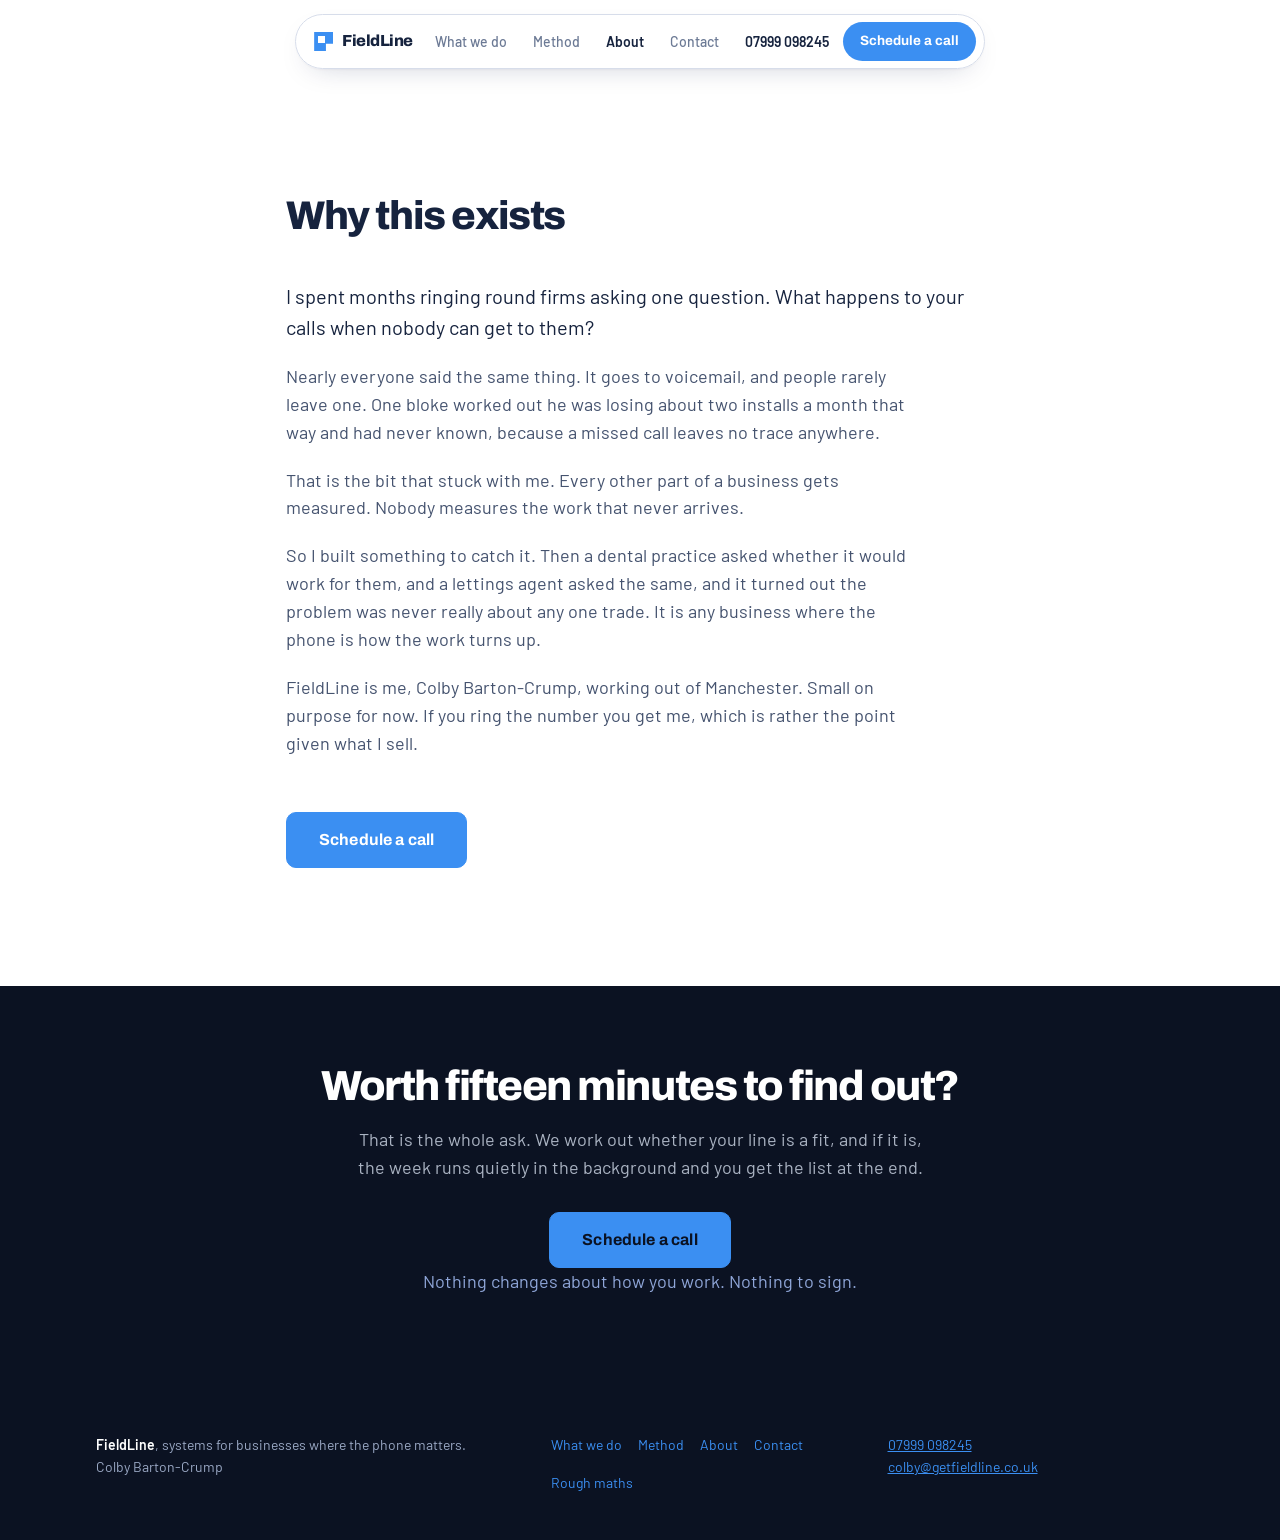
==== about/index.html @ 75e3c6eb "Fix stripes: one dark hero, one light run, one dark foot Co-Authored-By: Claude Opus 5 <noreply@anth" ====
<!DOCTYPE html>
<html lang="en">
<head>
<meta charset="UTF-8">
<meta name="viewport" content="width=device-width, initial-scale=1.0">
<title>About | FieldLine</title>
<meta name="description" content="Why FieldLine exists, and who is behind it.">
<link rel="icon" type="image/png" sizes="32x32" href="/favicon-32.png">
<link rel="apple-touch-icon" href="/apple-touch-icon.png">
<meta name="theme-color" content="#16233e">
<meta property="og:type" content="website">
<meta property="og:title" content="About | FieldLine">
<meta property="og:description" content="Why FieldLine exists, and who is behind it.">
<meta property="og:image" content="https://getfieldline.co.uk/icon-512.png">
<meta name="twitter:card" content="summary_large_image">
<meta property="og:site_name" content="FieldLine">
<link rel="canonical" href="https://getfieldline.co.uk/about/">
<meta property="og:url" content="https://getfieldline.co.uk/about/">
<link rel="preconnect" href="https://fonts.googleapis.com">
<link rel="preconnect" href="https://fonts.gstatic.com" crossorigin>
<link href="https://fonts.googleapis.com/css2?family=Archivo:wght@700;800&family=Barlow:wght@400;500;600;700&display=swap" rel="stylesheet">
<style>
  :root {
    /* Lyfta direction: quiet authority. The site's job is a trust check, not a
       pitch, so the work is done by white space, soft depth and one blue.
       Desaturated navy on white reads "established firm"; saturated indigo read
       "AI startup", which is the opposite of what a practice manager handing
       over their phone line wants to see. */
    --ink:#16233e; --black:#0b1222; --paper:#ffffff; --stone:#f4f7fc;
    --line:#d7ddea; --body:#45536f; --muted:#6c7a95;
    --amber:#3b8ff2; --amber-dk:#1f6fd0; --sky:#7fb4f5;
    --on-dark:#e6ecf8; --dark-mute:#9aa8c4;
    /* Depth is the ingredient that was missing entirely: the old sheet had no
       box-shadow anywhere, which is what made it read flat and templated. */
    --r:10px;
    --sh-card:0 1px 2px rgba(13,30,76,.04), 0 10px 26px -14px rgba(13,30,76,.16);
    --sh-lift:0 34px 70px -32px rgba(13,30,76,.28), 0 4px 14px -8px rgba(13,30,76,.12);
  }  * { box-sizing:border-box; margin:0; padding:0; }
  body { font-family:"Barlow",-apple-system,system-ui,sans-serif; color:var(--body);
    background:var(--paper); line-height:1.55; -webkit-font-smoothing:antialiased; }
  .wrap { max-width:1140px; margin:0 auto; padding:0 26px; }
  h1,h2,h3 { font-family:"Archivo",sans-serif; letter-spacing:-.035em; }
  a { color:inherit; }
  .hl { color:var(--sky); }

  .btn { display:inline-block; text-align:center; text-decoration:none;
    font-family:"Archivo",sans-serif; font-size:16px; font-weight:700; letter-spacing:.01em;
    background:var(--amber); color:#fff; border:1px solid var(--amber);
    border-radius:var(--r); padding:15px 32px;
    transition:background .15s ease, border-color .15s ease; cursor:pointer; }
  .btn:hover { background:var(--amber-dk); border-color:var(--amber-dk); color:#fff; }
  .btn.block { display:block; width:100%; }
  .btn:disabled { background:#c3d4ec; border-color:#c3d4ec; color:#7286ab; cursor:wait; }
  .btn.stop { background:var(--paper); }
  .btn.ghost { background:transparent; color:#fff; border-color:var(--amber); box-shadow:none; }
  .header-cta { display:none; font-size:13.5px; padding:10px 22px;
    background:transparent; color:var(--amber); border-color:var(--amber); }
  .header-cta:hover { background:var(--amber); color:#fff; }
  .under-btn { font-size:14px; color:var(--muted); margin-top:14px; }
    transition:box-shadow .2s ease, padding .2s ease; }
  header.stuck { box-shadow:0 1px 0 rgba(13,30,76,.06), 0 10px 30px -12px rgba(13,30,76,.18); }
  header.stuck .header-in { padding:10px 0; }
  .header-in { display:flex; align-items:center; justify-content:space-between; padding:16px 0; }
  .logo { display:flex; align-items:center; gap:10px; text-decoration:none; }
  .logo .mark { width:24px; height:24px; flex:none; background:var(--amber); position:relative;
    clip-path:polygon(0 0,100% 0,100% 62%,62% 62%,62% 100%,0 100%); }
  .logo .mark::after { content:""; position:absolute; left:4.8px; top:4.8px;
    width:8.8px; height:8.8px; background:var(--black); }
  .logo span { font-family:"Archivo",sans-serif; font-size:20px; font-weight:800; color:#fff; letter-spacing:-.03em; }

  .hero { background:var(--ink); color:var(--on-dark); padding:54px 0 62px; }
  .hero-grid { display:grid; gap:40px; align-items:start; }
  .eyebrow { display:inline-block; font-family:"Archivo",sans-serif; font-size:12px;
    font-weight:800; letter-spacing:.14em; text-transform:uppercase; color:var(--sky); margin-bottom:20px; }
  h1 { font-size:clamp(33px,5vw,52px); font-weight:800; color:#fff; line-height:1.1;
    letter-spacing:-.03em; margin-bottom:22px; }
  .lede { font-size:18.5px; color:var(--dark-mute); max-width:31em; margin-bottom:28px; }
  .lede b { color:#fff; font-weight:600; }
/* ── demo card: white on black, maximum separation ──── */
  .panel {
    background: #fff; border: 1px solid var(--line);
    padding: 22px; color: var(--body);
  }
  .panel-head h2 { font-size: 20px; font-weight: 800; color: var(--ink); margin-bottom: 3px; }
  .panel-head p { font-size: 15px; color: var(--muted); margin-bottom: 15px; }
  .picker { display: flex; gap: 8px; margin-bottom: 15px; flex-wrap: wrap; }
  .pick {
    flex: 1 1 auto; font-family: "Archivo", sans-serif; font-size: 13px; font-weight: 800;
    letter-spacing: -.01em; padding: 9px 13px; cursor: pointer; white-space: nowrap;
    background: var(--paper); color: var(--muted);
    border: 2px solid var(--line); border-radius: 999px;
    transition: background .12s ease, color .12s ease, border-color .12s ease;
  }
  .pick:hover { border-color: var(--black); color: var(--ink); }
  .pick.on { background: var(--black); color: #fff; border-color: var(--black); }
  .pick:disabled { opacity: .45; cursor: not-allowed; }
  .statusline { display: flex; align-items: center; gap: 8px; font-size: 14px; color: var(--muted); margin-bottom: 14px; }
  .dot { width: 8px; height: 8px; border-radius: 50%; background: #b6c8e4; flex: none; }
  .dot.live { background: #22a35c; box-shadow: 0 0 0 3px rgba(34,163,92,.18); }
  #timer { margin-left: auto; font-variant-numeric: tabular-nums; opacity: 0; }
  #timer.on { opacity: 1; }
  .sample-tag {
    font-family: "Archivo", sans-serif; font-size: 11px; font-weight: 800;
    letter-spacing: .12em; text-transform: uppercase; color: var(--muted);
    padding-bottom: 10px; border-bottom: 2px solid var(--line); margin-bottom: 14px;
  }
  .sample-tag.hide { display: none; }
  .transcript {
    min-height: 180px; max-height: 380px; overflow-y: auto;
    display: flex; flex-direction: column; gap: 10px; margin-bottom: 18px;
  }
  .bubble { font-size: 15px; line-height: 1.45; max-width: 86%; padding: 10px 14px; }
  .bubble .who {
    display: block; font-family: "Archivo", sans-serif; font-size: 10px; font-weight: 800;
    letter-spacing: .1em; text-transform: uppercase; margin-bottom: 3px;
  }
  .bubble.assistant {
    align-self: flex-start; background: #e2efff; border: 1.5px solid var(--black);
    border-radius: 3px 14px 14px 14px; color: var(--ink);
  }
  .bubble.assistant .who { color: var(--amber-dk); }
  .bubble.user {
    align-self: flex-end; background: var(--stone); border: 1.5px solid #9ec5ee;
    border-radius: 14px 3px 14px 14px; color: var(--ink);
  }
  .bubble.user .who { color: var(--muted); }
  .placeholder { color: var(--muted); font-size: 15px; margin: auto; text-align: center; padding: 8px 16px; line-height: 1.5; }
  .placeholder b { display: block; font-family: "Archivo", sans-serif; font-size: 16px;
                   font-weight: 800; color: var(--ink); margin-bottom: 5px; letter-spacing: -.01em; }
  .placeholder .ph-icon {
    display: block; width: 30px; height: 30px; margin: 0 auto 12px;
    background: var(--amber); border: 2px solid var(--black);
    clip-path: polygon(0 0, 100% 0, 100% 62%, 62% 62%, 62% 100%, 0 100%);
  }
  .summary {
    display: none; gap: 10px; background: #e8f6ee; border: 1.5px solid #9ed4b6;
    padding: 12px 14px; margin-bottom: 16px; font-size: 15px; color: #1c5b3c;
  }
  .summary.show { display: flex; }
  .summary b { display: block; color: #10402a; }

  /* ── sections ───────────────────────────────────────── */
  section { padding: 62px 0; }
  .sec-head { margin-bottom: 34px; }
  h2.sec { font-size: clamp(27px, 3.6vw, 40px); font-weight: 800; color: var(--ink); line-height: 1.05; }
  .sec-sub { font-size: 17.5px; color: var(--muted); margin-top: 10px; }
  .dark { background: var(--black); color: var(--on-dark); }
  .dark h2.sec { color: #fff; }
  .dark .sec-sub { color: var(--dark-mute); }

  /* how it works */
  .steps { display: grid; gap: 26px; counter-reset: s; list-style: none; }
  .steps li { counter-increment: s; border-top: 3px solid var(--black); padding-top: 18px; font-size: 16px; }
  .steps li::before {
    content: "0" counter(s); display: block;
    font-family: "Archivo", sans-serif; font-size: 42px; font-weight: 800;
    color: var(--amber); line-height: 1; margin-bottom: 12px;
    -webkit-text-stroke: 1.5px var(--black);
  }
  .steps b { display: block; font-family: "Archivo", sans-serif; font-size: 18px;
             font-weight: 800; color: var(--ink); margin-bottom: 6px; letter-spacing: -.02em; }

  
  section { padding:64px 0; }
  .sec-head { margin-bottom:40px; max-width:38em; }
  h2.sec { font-size:clamp(27px,3.6vw,40px); font-weight:800; color:var(--ink); line-height:1.05; }
  .sec-sub { font-size:17.5px; color:var(--muted); margin-top:10px; }
  .dark { background:var(--black); }
  .dark h2.sec { color:#fff; }
  .dark .sec-sub { color:var(--dark-mute); }

  /* the six things, numbered so it reads as a system not a menu */
  .svcs { display:grid; gap:20px; }
  .svc { background:#fff; padding:26px 24px; border:1px solid var(--line);
    border-radius:var(--r); box-shadow:var(--sh-card); }
  .svc .n { font-family:"Archivo",sans-serif; font-size:11px; font-weight:800;
    letter-spacing:.13em; text-transform:uppercase; color:var(--amber-dk);
    display:block; margin-bottom:10px; }
  .svc h3 { font-size:21px; font-weight:800; color:var(--ink); margin-bottom:8px; line-height:1.15; }
  .svc p { font-size:16px; color:var(--body); }
  .svc .flag { display:inline-block; margin-top:12px; font-size:13px; font-weight:600;
    background:var(--stone); color:var(--muted); padding:4px 10px; }

  /* the job text, the actual outcome they are buying */
  .sms-wrap { max-width:400px; margin:0 auto; text-align:center; }
  .demo-copy .sms-wrap { margin:30px 0 0; text-align:left; }
  .demo-copy .sms-cap { color:var(--dark-mute); font-size:14.5px; }
  .hero .sms-cap { color:var(--dark-mute); }
  .sms { background:#fff; border:1px solid var(--line); padding:18px 20px; text-align:left; }
  .sms .from { font-family:"Archivo",sans-serif; font-size:11px; font-weight:800;
    letter-spacing:.1em; text-transform:uppercase; color:var(--ink);
    padding-bottom:9px; border-bottom:2px solid var(--line); margin-bottom:11px; }
  .sms p { font-size:15.5px; color:var(--ink); line-height:1.5; }
  .sms .meta { font-size:13.5px; color:var(--muted); margin-top:10px; }
  .sms-cap { font-size:15px; color:var(--muted); margin-top:14px; }

  .phases { list-style:none; counter-reset:p; display:grid; gap:26px; margin-top:30px; }
  .phases li { counter-increment:p; position:relative; padding-left:52px; }
  .phases li::before { content:counter(p); position:absolute; left:0; top:-2px;
    width:34px; height:34px; display:flex; align-items:center; justify-content:center;
    border:1px solid var(--amber); color:var(--amber);
    font-family:"Archivo",sans-serif; font-weight:700; font-size:16px; }
  .phases b { display:block; font-family:"Archivo",sans-serif; font-size:19px;
    color:#fff; margin-bottom:5px; letter-spacing:-.02em; }
  .phases span { color:var(--dark-mute); font-size:16.5px; }

  /* CONTRAST SECTION, Tools for War. Make the old way feel worse than changing. */
  .contrast { background:var(--stone); padding:60px 0; text-align:center; }
  .contrast p { font-family:"Archivo",sans-serif; font-weight:700; letter-spacing:-.025em;
    font-size:clamp(20px,3vw,29px); line-height:1.24; color:var(--ink);
    max-width:23ch; margin:0 auto 20px; }
  .contrast p:last-child { margin-bottom:0; }
  .contrast p:last-child span { color:var(--amber-dk); }

  .fit { background:var(--stone); }
  .fit-grid { display:grid; gap:26px; margin-top:26px; }
  .fit-col h3 { font-size:19px; font-weight:800; color:var(--ink); margin-bottom:10px; }
  .fit-col ul { list-style:none; }
  .fit-col li { font-size:16.5px; padding:9px 0 9px 26px; position:relative; border-bottom:1px solid var(--line); }
  .fit-col li::before { position:absolute; left:0; font-weight:800; }
  .yes li::before { content:"\2713"; color:#1f7a4d; }
  .no li::before { content:"\2715"; color:#b23b3b; }
  .no li { color:var(--muted); }


  /* the findings, what the free week actually hands them */
  .findings { background:var(--stone); }
  .find-grid { display:grid; gap:24px; margin-top:30px; }
  .find { background:#fff; border:1px solid var(--line); padding:26px 24px;
    }
  .find .fn { font-family:"Archivo",sans-serif; font-size:12px; font-weight:800;
    letter-spacing:.14em; color:var(--amber-dk); display:block; margin-bottom:9px; }
  .find h3 { font-size:20px; font-weight:800; color:var(--ink); margin-bottom:8px; line-height:1.15; }
  .find p { font-size:16px; color:var(--body); }
  .findings-note { margin-top:28px; font-size:17px; color:var(--body); max-width:44em; }

  /* demo now sits mid page as proof rather than the pitch */
  .demo-band .sec { color:#fff; }
  .demo-band .sec-sub { color:var(--dark-mute); margin-top:12px; }
  .demo-wrap { display:grid; gap:34px; align-items:start; }
  .rule-am { width:48px; height:2px; background:var(--amber); margin-bottom:20px; }

  /* the findings card, the consultancy deliverable rather than one product */
  .report-wrap { max-width:420px; margin:0 auto; text-align:center; }
  .report { background:#fff; border:1px solid var(--line);
    text-align:left; }
  .rep-head { display:flex; align-items:center; justify-content:space-between;
    background:var(--black); padding:12px 18px;
    font-family:"Archivo",sans-serif; font-size:12px; font-weight:800;
    letter-spacing:.12em; text-transform:uppercase; color:#fff; }
  .rep-eg { color:var(--amber); font-size:10px; letter-spacing:.14em; }
  .rep-row { display:flex; align-items:baseline; justify-content:space-between;
    gap:14px; padding:13px 18px; border-bottom:1px solid var(--line);
    font-size:15.5px; color:var(--body); }
  .rep-row b { font-family:"Archivo",sans-serif; font-size:21px; font-weight:800;
    color:var(--ink); letter-spacing:-.03em; }
  .rep-row.total { border-bottom:0; background:var(--stone); }
  .rep-row.total b { font-size:27px; }
  .hero .sms-cap { color:var(--dark-mute); }

  .either { display:grid; gap:20px; margin-top:34px; }
  .either-col { border-top:1px solid var(--ink); padding-top:18px; }
  .either-col h3 { font-family:"Archivo",sans-serif; font-size:19px; font-weight:800;
    color:var(--ink); margin-bottom:7px; letter-spacing:-.02em; }
  .either-col p { font-size:16px; color:var(--body); }

  .pathnum { display:inline-block; font-family:"Archivo",sans-serif; font-size:11px;
    font-weight:800; letter-spacing:.14em; text-transform:uppercase; color:var(--amber-dk);
    margin-bottom:8px; }
  .pathlist { list-style:none; margin-top:14px; }
  .pathlist li { font-size:15.5px; color:var(--body); padding:7px 0 7px 20px;
    position:relative; border-top:1px solid var(--line); }
  .pathlist li::before { content:""; position:absolute; left:0; top:16px;
    width:7px; height:7px; background:var(--amber); }

  /* Results, styled and waiting. See the commented block in the body. */
  .results { display:grid; gap:24px; margin-top:30px; }
  .result { border-top:1px solid #242c3d; padding-top:18px; }
  .rlabel { display:block; font-family:"Archivo",sans-serif; font-size:11px; font-weight:700;
    letter-spacing:.13em; text-transform:uppercase; color:var(--amber); margin-bottom:10px; }
  .rnum { display:block; font-family:"Archivo",sans-serif; font-size:clamp(38px,6vw,54px);
    font-weight:800; letter-spacing:-.04em; color:#fff; line-height:1; margin-bottom:10px; }
  .result p { color:var(--dark-mute); font-size:16.5px; }

  .close-block { background:var(--black); color:var(--on-dark); padding:78px 26px; text-align:center;
    border-top:1px solid #1c2333; }
  .close-block h2 { font-size:clamp(28px,4vw,42px); font-weight:800; line-height:1.08;
    margin-bottom:16px; color:#fff; }
  .close-block p { font-size:18px; max-width:32em; margin:0 auto 30px; color:#aab3c2; }
  .close-block .btn { background:var(--amber); color:var(--black); border-color:var(--amber); }
  .close-block .under-btn { color:#8fa6d8; }

  footer { background:var(--black); color:var(--dark-mute); padding:30px 0 46px; font-size:14px; }
  footer b { color:#fff; font-weight:600; }
  footer a { color:var(--amber); }

  @media (prefers-reduced-motion: no-preference) {
    .reveal { opacity:0; transform:translateY(20px);
      transition:opacity .55s cubic-bezier(.2,.7,.3,1), transform .55s cubic-bezier(.2,.7,.3,1); }
    .reveal.in { opacity:1; transform:none; }
    .rise { opacity:0; animation:rise .5s cubic-bezier(.2,.7,.3,1) forwards; }
    .rise.d1 { animation-delay:.05s } .rise.d2 { animation-delay:.11s }
    .rise.d3 { animation-delay:.17s } .rise.d4 { animation-delay:.23s }
    .hero .panel { opacity:0; animation:rise .6s cubic-bezier(.2,.7,.3,1) .2s forwards; }
    @keyframes rise { from { opacity:0; transform:translateY(14px) } to { opacity:1; transform:none } }
  }

  @media (max-width:640px) {
    .wrap { padding:0 20px; }
    .hero { padding:38px 0 44px; }
    .hero-grid { gap:30px; }
    section { padding:46px 0; }
    .btn:not(.header-cta) { display:block; width:100%; }
    .panel { padding:18px; }
    .transcript { max-height:none; min-height:0; }
    .bubble { max-width:94%; }
    .close-block { padding:48px 20px; }
    .sms-wrap { margin-top:34px; }
  }
  @media (min-width:900px) {
    .header-cta { display:inline-block; }
    .hero { padding:76px 0 88px; }
    .hero-grid { grid-template-columns:1.03fr .97fr; gap:58px; }
    .svcs { grid-template-columns:repeat(3,1fr); }
    .phases { grid-template-columns:1fr 1fr; gap:34px 44px; }
    .fit-grid { grid-template-columns:1fr 1fr; gap:48px; }
    .find-grid { grid-template-columns:repeat(3,1fr); gap:26px; }
    .either { grid-template-columns:1fr 1fr; gap:40px; }
    .results { grid-template-columns:repeat(3,1fr); gap:40px; }
    .demo-wrap { grid-template-columns:1fr 1fr; gap:54px; }
    section { padding:104px 0; }
  }

  /* ── depth pass ──────────────────────────────────────────────
     Lyfta gets "important" from very large, very soft, low-opacity shadows
     rather than from colour. Everything that is a card gets lifted off the
     page; the hero panel gets the big one because it is the deliverable and
     should read as the most solid object on the screen. */
  .panel, .report, .find, .ben, .cside, .sms, .s3grid li, #cal-inline {
    border:1px solid var(--line); border-radius:var(--r); box-shadow:var(--sh-card);
  }
  .hero .panel, .report { box-shadow:var(--sh-lift); }
  .report { overflow:hidden; }
  .rep-head { border-radius:0; }
  .find, .ben, .s3grid li { transition:box-shadow .2s ease, transform .2s ease; }
  .find:hover, .ben:hover, .s3grid li:hover {
    box-shadow:var(--sh-lift); transform:translateY(-2px);
  }

  /* More air. Restraint only reads as confidence when it is given room. */
  .sec-head { margin-bottom:44px; }
  .contrast { padding:88px 0; }

  /* The old sheet used hard 1px rules everywhere, which is the flat, templated
     tell. Soften them and let the shadow do the separating. */
  .either-col { border-top:2px solid var(--line); padding-top:20px; }
  .steps li { border-top:2px solid var(--line); }
  .steps li::before { -webkit-text-stroke:0; color:var(--amber); }
  .phases li::before { border-radius:50%; border-color:var(--sky); color:var(--sky); }
  .sms .from { border-bottom:1px solid var(--line); }
  .rep-row.total { background:var(--stone); }
  .pathlist li::before { border-radius:50%; }
  .pick { border-width:1px; }
  .bubble.assistant { background:#eef4ff; border:1px solid #cfe0f8; border-radius:3px 14px 14px 14px; }
  .bubble.user { border:1px solid var(--line); }
  .dot.live { background:#22a35c; box-shadow:0 0 0 3px rgba(34,163,92,.18); }
  .summary { border-radius:var(--r); }
  .svc .flag { border-radius:999px; }

  @media (min-width:900px) { section { padding:118px 0; } }


  .hero { margin-top:-80px; padding-top:134px; }
  @media (max-width:640px) { .hero { padding-top:104px; } }
  @media (min-width:900px) { .hero { padding-top:142px; } }


  /* ── stripe fix ──────────────────────────────────────────────
     Four light/dark flips down the page read as stripes. Lyfta has two: a dark
     hero, one long light run where the emphasis lives in dark CARDS, then a
     dark foot. The demo band is now light with a dark demo card inside it, so
     the middle of the page stays one continuous surface. */
  .demo-band { background:var(--paper); }
  .demo-band h2.sec { color:var(--ink); }
  .demo-band .sec-sub { color:var(--muted); }
  .demo-band .sms-cap { color:var(--muted); }
  .rule-am { background:var(--amber); }

  /* the demo itself inverts, so it is the darkest thing in the light run */
  .demo-band .panel { background:var(--ink); border-color:var(--ink);
    box-shadow:var(--sh-lift); color:var(--on-dark); }
  .demo-band .panel-head h2, .demo-band .panel-head h3, .demo-band .demo-h3 { color:#fff; }
  .demo-band .panel-head p { color:var(--dark-mute); }
  .demo-band .statusline { color:var(--dark-mute); }
  .demo-band .sample-tag { color:var(--dark-mute); border-bottom-color:rgba(255,255,255,.18); }
  .demo-band .pick { background:rgba(255,255,255,.08); color:var(--on-dark);
    border-color:rgba(255,255,255,.22); }
  .demo-band .pick:hover { border-color:#fff; color:#fff; }
  .demo-band .pick.on { background:#fff; color:var(--ink); border-color:#fff; }
  .demo-band .placeholder { color:var(--dark-mute); }
  .demo-band .placeholder b { color:#fff; }
  .demo-band .bubble.assistant { background:rgba(255,255,255,.1); border-color:rgba(255,255,255,.2);
    color:var(--on-dark); }
  .demo-band .bubble.user { background:rgba(255,255,255,.04); border-color:rgba(255,255,255,.14);
    color:var(--on-dark); }
  .demo-band .bubble .who { color:var(--sky); }
  .demo-band .under-btn { color:var(--dark-mute); }

  /* close block and footer now touch, so the bottom is one dark mass */
  .close-block { border-top:0; }


  .navwrap { position:sticky; top:0; z-index:70; padding:14px 20px;
    display:flex; justify-content:center; pointer-events:none; }
  .nav { pointer-events:auto; display:flex; align-items:center; gap:6px;
    background:rgba(255,255,255,.82); backdrop-filter:blur(14px) saturate(160%);
    -webkit-backdrop-filter:blur(14px) saturate(160%);
    border:1px solid var(--line); border-radius:999px;
    box-shadow:0 1px 2px rgba(13,30,76,.04), 0 10px 30px -16px rgba(13,30,76,.28);
    padding:7px 8px 7px 16px; max-width:100%;
    transition:box-shadow .2s ease, background .2s ease; }
  .navwrap.stuck .nav { background:rgba(255,255,255,.94);
    box-shadow:0 1px 2px rgba(13,30,76,.05), 0 14px 38px -16px rgba(13,30,76,.34); }
  .nav .brand { display:flex; align-items:center; gap:9px; text-decoration:none;
    margin-right:8px; }
  .nav .brand .mark { width:19px; height:19px; flex:none; background:var(--amber);
    position:relative; clip-path:polygon(0 0,100% 0,100% 62%,62% 62%,62% 100%,0 100%); }
  .nav .brand .mark::after { content:""; position:absolute; left:3.8px; top:3.8px;
    width:7px; height:7px; background:#fff; }
  .nav .brand b { font-family:"Archivo",sans-serif; font-size:16px; font-weight:800;
    color:var(--ink); letter-spacing:-.03em; }
  .nav a.link { display:none; font-size:14px; font-weight:500; color:var(--muted);
    text-decoration:none; padding:8px 12px; border-radius:999px; white-space:nowrap; }
  .nav a.link:hover { color:var(--ink); background:rgba(22,35,62,.05); }
  .nav a.link.here { color:var(--ink); font-weight:600; }
  .nav .tel { display:none; font-size:14px; font-weight:600; color:var(--ink);
    text-decoration:none; padding:8px 12px; white-space:nowrap; }
  .nav .tel:hover { color:var(--amber-dk); }
  .nav .navcta { font-family:"Archivo",sans-serif; font-size:13.5px; font-weight:700;
    background:var(--amber); color:#fff; text-decoration:none;
    padding:9px 17px; border-radius:999px; white-space:nowrap;
    transition:background .15s ease; }
  .nav .navcta:hover { background:var(--amber-dk); color:#fff; }
  @media (min-width:900px) {
    .nav a.link, .nav .tel { display:inline-block; }
    .nav { gap:2px; padding:7px 8px 7px 18px; }
  }

  .foot { display:grid; gap:22px; }
  .footlinks { display:flex; flex-wrap:wrap; gap:16px; }
  .footlinks a { color:var(--amber); text-decoration:none; }
  @media (min-width:820px) { .foot { grid-template-columns:1.4fr 1fr 1fr; gap:40px; } }

  .prose p { font-size:18px; color:var(--body); margin-bottom:20px; max-width:64ch; }
  .prose p:first-child { font-size:20px; color:var(--ink); }

</style>
<script>
  // Look switcher for /preview/. Adds the Autonomously override stylesheet when
  // ?look=auton is present. Costs nothing on a normal visit: no param, no fetch.
  if (location.search.indexOf("look=auton") > -1) {
    document.write('<link rel="stylesheet" href="/look-auton.css">');
  }
</script>
</head>
<body>

<div class="navwrap" id="navwrap">
  <nav class="nav">
    <a class="brand" href="/"><span class="mark"></span><b>FieldLine</b></a>
    <a class="link" href="/what-we-do/">What we do</a>
    <a class="link" href="/method/">Method</a>
    <a class="link here" href="/about/">About</a>
    <a class="link" href="/contact/">Contact</a>
    <a class="tel" href="tel:+447999098245">07999 098245</a>
    <a class="navcta" href="https://cal.com/colbybarton-crump/15min">Schedule a call</a>
  </nav>
</div>


<section style="padding-top:112px">
  <div class="wrap" style="max-width:760px">
    <div class="sec-head">
      <h2 class="sec">Why this exists</h2>
    </div>
    <div class="prose">
      <p>I spent months ringing round firms asking one question. What happens to your
        calls when nobody can get to them?</p>
      <p>Nearly everyone said the same thing. It goes to voicemail, and people rarely
        leave one. One bloke worked out he was losing about two installs a month that
        way and had never known, because a missed call leaves no trace anywhere.</p>
      <p>That is the bit that stuck with me. Every other part of a business gets
        measured. Nobody measures the work that never arrives.</p>
      <p>So I built something to catch it. Then a dental practice asked whether it
        would work for them, and a lettings agent asked the same, and it turned out
        the problem was never really about any one trade. It is any business where the
        phone is how the work turns up.</p>
      <p>FieldLine is me, Colby Barton-Crump, working out of Manchester. Small on
        purpose for now. If you ring the number you get me, which is rather the point
        given what I sell.</p>
    </div>
    <a class="btn" style="margin-top:34px" href="https://cal.com/colbybarton-crump/15min">Schedule a call</a>
  </div>
</section>
<div class="close-block">
  <h2>Worth fifteen minutes to find out?</h2>
  <p>That is the whole ask. We work out whether your line is a fit, and if it is,
    the week runs quietly in the background and you get the list at the end.</p>
  <a class="btn" href="https://cal.com/colbybarton-crump/15min">Schedule a call</a>
  <p class="under-btn">Nothing changes about how you work. Nothing to sign.</p>
</div>



<footer>
  <div class="wrap foot">
    <div>
      <b>FieldLine</b>, systems for businesses where the phone matters.<br>
      Colby Barton-Crump
    </div>
    <div class="footlinks">
      <a href="/what-we-do/">What we do</a>
      <a href="/method/">Method</a>
      <a href="/about/">About</a>
      <a href="/contact/">Contact</a>
      <a href="/calculator/">Rough maths</a>
    </div>
    <div>
      <a href="tel:+447999098245">07999 098245</a><br>
      <a href="mailto:colby@getfieldline.co.uk">colby@getfieldline.co.uk</a>
    </div>
  </div>
</footer>


<script>
  const nw = document.getElementById("navwrap");
  const onScroll = () => nw.classList.toggle("stuck", window.scrollY > 8);
  onScroll(); window.addEventListener("scroll", onScroll, { passive: true });

  if (window.matchMedia("(prefers-reduced-motion: no-preference)").matches) {
    const targets = document.querySelectorAll(
      "section .sec-head, .find, .either-col, .svc, .phases li, .contrast p, .fit-col, .report-wrap, .result");
    targets.forEach((el, i) => {
      el.classList.add("reveal");
      el.style.transitionDelay = (i % 4) * 60 + "ms";
    });
    const io = new IntersectionObserver((es) => {
      es.forEach(e => { if (e.isIntersecting) { e.target.classList.add("in"); io.unobserve(e.target); } });
    }, { rootMargin: "0px 0px -8% 0px", threshold: 0.08 });
    targets.forEach(el => io.observe(el));
  }
</script>

</body>
</html>
---- look-auton.css ----
/* Autonomously look, rebuilt from the rendered site rather than from tokens.
   The first attempt guessed glow and gradients that are not there. What they
   actually do:
     - the ENTIRE page is blue, medium blue, with darker blue rounded panels
       floating on it. There are no white sections anywhere.
     - hero is centred typography. No two column, no hero card.
     - a faint grid is printed over the hero.
     - the accent is a lighter blue fading across the final word.
     - big corner radius, ~28px on panels, pill buttons with an arrow.
     - a rounded geometric typeface, not a grotesk. */

@import url("https://fonts.googleapis.com/css2?family=Outfit:wght@400;500;600;700;800&display=swap");

:root {
  --ink:#ffffff;
  --black:#16308f;
  --paper:#3b70d6;        /* the page itself is blue */
  --stone:#2c56bd;
  --line:rgba(255,255,255,.14);
  --body:#dbe6fb;
  --muted:#b3c8f2;
  --amber:#8fc0ff;
  --amber-dk:#bcdcff;
  --sky:#9fcaff;
  --on-dark:#e8f0ff;
  --dark-mute:#b3c8f2;
  --r:28px;
  --panel:#1e3fa8;
}

body { background:var(--paper); color:var(--body);
  font-family:"Outfit",-apple-system,system-ui,sans-serif; }
h1, h2, h3, .nav .brand b, .btn, .co b, .rep-row b {
  font-family:"Outfit",-apple-system,system-ui,sans-serif; letter-spacing:-.02em; }

/* Every band becomes a floating rounded panel on the blue page. */
.hero, .findings, .steps3, .benefits, .bookwrap, .dark, .demo-band, .contrast,
.close-block, .fit {
  background:var(--panel); border-radius:var(--r);
  max-width:1300px; margin:0 auto 26px; padding-left:26px; padding-right:26px;
}
.hero { margin-top:0; }
.close-block { margin-bottom:0; }

/* Centred typographic hero with the printed grid. */
.hero {
  position:relative; overflow:hidden; text-align:center;
  background:
    linear-gradient(rgba(255,255,255,.045) 1px, transparent 1px) 0 0/64px 64px,
    linear-gradient(90deg, rgba(255,255,255,.045) 1px, transparent 1px) 0 0/64px 64px,
    linear-gradient(180deg, #16308f 0%, #1c3aa4 62%, #2a54c4 100%);
}
.hero .hero-grid { grid-template-columns:1fr !important; }
.hero .eyebrow { color:var(--sky); }
.hero h1 { font-size:clamp(38px,6vw,68px); font-weight:700; letter-spacing:-.035em;
  line-height:1.06; margin-left:auto; margin-right:auto; max-width:15ch; }
/* Their accent is a gradient across the highlighted words, fading lighter. */
.hero .hl {
  background:linear-gradient(100deg, #a9cdff 0%, #dcecff 60%, rgba(220,236,255,.55) 100%);
  -webkit-background-clip:text; background-clip:text; color:transparent;
}
.hero .lede { margin-left:auto; margin-right:auto; max-width:46ch; color:var(--body); }
.hero .lede b { color:#fff; }
.hero .hero-by { margin-left:auto; margin-right:auto; text-align:center;
  border-top-color:rgba(255,255,255,.16); }
.hero .under-btn { text-align:center; }
/* The report card still earns its place, it just sits under the copy. */
.hero .report-wrap { margin:34px auto 0; }

/* Glassy pill button with the light-blue fill they use. */
.btn, .nav .navcta {
  border-radius:999px; border:1px solid rgba(255,255,255,.28);
  background:linear-gradient(180deg, rgba(175,209,255,.95), rgba(140,186,250,.92));
  color:#12276f; font-weight:600;
  box-shadow:0 10px 30px -12px rgba(10,30,110,.7);
}
.btn:hover, .nav .navcta:hover {
  background:linear-gradient(180deg, #cfe4ff, #a9cdff); color:#0e2160;
  border-color:rgba(255,255,255,.45);
}
.btn::after { content:" \2192"; }

/* Panels within panels go one step lighter, never white. */
.panel, .report, .find, .ben, .cside, .sms, .s3grid li, .svc, #cal-inline, .co {
  background:#2a4fba; border:1px solid rgba(255,255,255,.14);
  border-radius:20px; box-shadow:0 18px 44px -24px rgba(6,20,80,.75);
  color:var(--body);
}
.report, .panel { background:#2a4fba; }
.rep-head { background:rgba(0,0,0,.22); color:#fff; }
.rep-row { border-bottom-color:rgba(255,255,255,.12); color:var(--body); }
.rep-row b, .find h3, .ben h3, .s3grid h3, .svc h3, .either-col h3, .cside h3 { color:#fff; }
.rep-row.total { background:rgba(255,255,255,.07); }
.find p, .ben p, .s3grid p, .svc p, .either-col p, .csteps li { color:var(--body); }
.fn, .s3n, .pathnum, .svc .n, .clab { color:var(--sky) !important; }

h2.sec, .dark h2.sec, .close-block h2 { color:#fff; }
.sec-sub, .findings-note, .ben-fine { color:var(--muted); }
.contrast p { color:#fff; }
.contrast p:last-child span { color:var(--sky); }
.either-col { border-top-color:rgba(255,255,255,.22); }
.pathlist li { border-top-color:rgba(255,255,255,.12); color:var(--body); }
.pathlist li::before { background:var(--sky); }
.phases li::before { border-color:var(--sky); color:var(--sky); }
.crow { border-color:rgba(255,255,255,.16); }
.cval { color:#fff; }
.cnote, .cfine { color:var(--muted); }

/* Dark translucent nav pill, as theirs is. */
.nav {
  background:rgba(16,38,120,.72); border-color:rgba(255,255,255,.16);
  box-shadow:0 10px 30px -14px rgba(6,20,80,.8);
}
.navwrap.stuck .nav { background:rgba(16,38,120,.92); }
.nav .brand b { color:#fff; }
.nav a.link { color:#c3d6f8; }
.nav a.link:hover, .nav a.link.here { color:#fff; background:rgba(255,255,255,.1); }
.nav .tel { color:#fff; }
.nav .tel:hover { color:var(--sky); }
.nav .brand .mark::after { background:#16308f; }

footer { background:transparent; color:var(--muted); }
footer b { color:#fff; }
footer a { color:var(--sky); }

/* demo band: the base sheet inverts this card using --ink, which is white here */
.demo-band .panel { background:#2a4fba !important; border-color:rgba(255,255,255,.14);
  color:var(--body); }
.demo-band h2.sec, .demo-band .panel-head h3, .demo-band .demo-h3 { color:#fff; }
.demo-band .sec-sub, .demo-band .panel-head p, .demo-band .sms-cap,
.demo-band .statusline, .demo-band .under-btn { color:var(--muted); }
.demo-band .pick { background:rgba(255,255,255,.1); color:var(--on-dark);
  border-color:rgba(255,255,255,.24); }
.demo-band .pick.on { background:#fff; color:#16308f; border-color:#fff; }
.demo-band .placeholder b { color:#fff; }
.demo-band .bubble .who { color:var(--sky); }
.rule-am { background:var(--sky); }
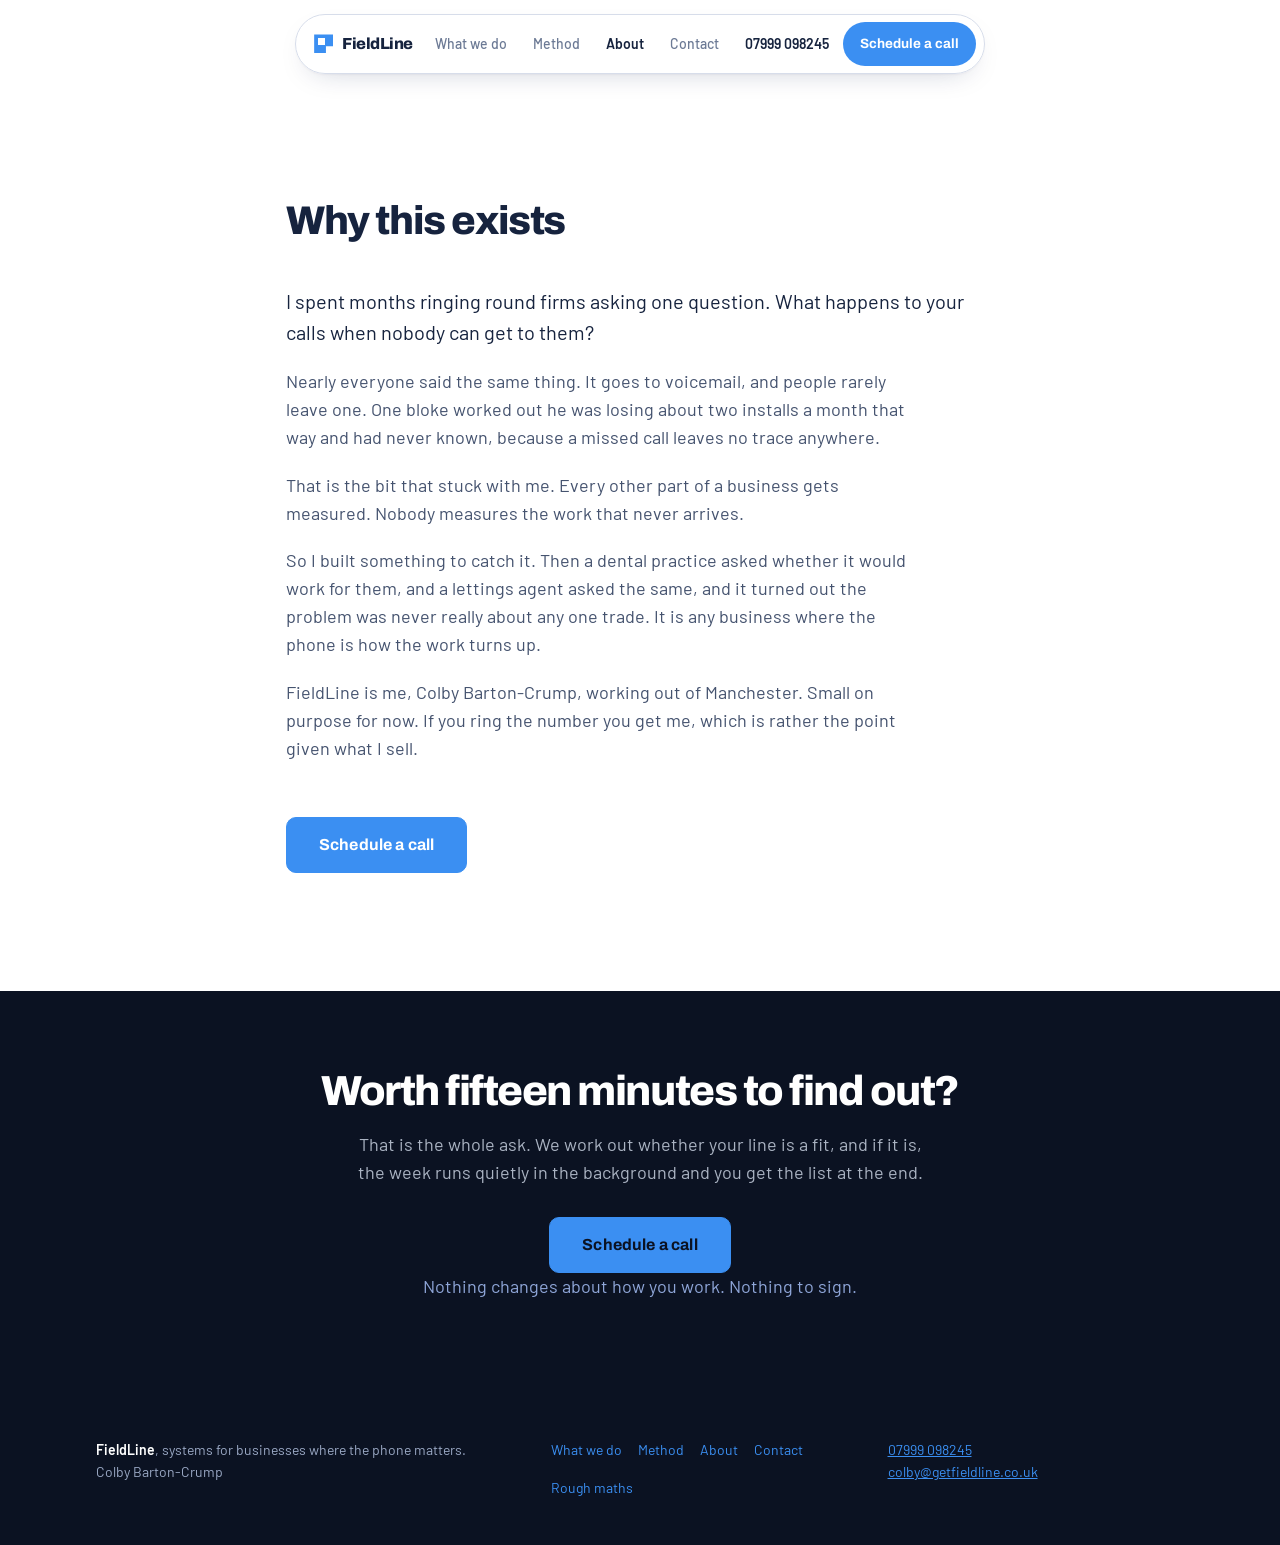
==== commit 52bc7367: "Lock in Lyfta look, fix mobile tap targets and calculator h-scroll Co-Authored-By: Claude Opus 5 <no" ====
--- a/about/index.html
+++ b/about/index.html
@@ -410,6 +410,12 @@
   .close-block { border-top:0; }
 
 
+  @media (max-width:640px) {
+    .pick { padding:12px 14px; min-height:44px; }
+    .btn { min-height:48px; }
+  }
+
+
   .navwrap { position:sticky; top:0; z-index:70; padding:14px 20px;
     display:flex; justify-content:center; pointer-events:none; }
   .nav { pointer-events:auto; display:flex; align-items:center; gap:6px;
@@ -445,6 +451,8 @@
     .nav a.link, .nav .tel { display:inline-block; }
     .nav { gap:2px; padding:7px 8px 7px 18px; }
   }
+  /* 44px is the smallest thing a thumb hits reliably. The pill CTA was 39. */
+  .nav .navcta { min-height:44px; display:inline-flex; align-items:center; }
 
   .foot { display:grid; gap:22px; }
   .footlinks { display:flex; flex-wrap:wrap; gap:16px; }
@@ -455,13 +463,6 @@
   .prose p:first-child { font-size:20px; color:var(--ink); }
 
 </style>
-<script>
-  // Look switcher for /preview/. Adds the Autonomously override stylesheet when
-  // ?look=auton is present. Costs nothing on a normal visit: no param, no fetch.
-  if (location.search.indexOf("look=auton") > -1) {
-    document.write('<link rel="stylesheet" href="/look-auton.css">');
-  }
-</script>
 </head>
 <body>
 
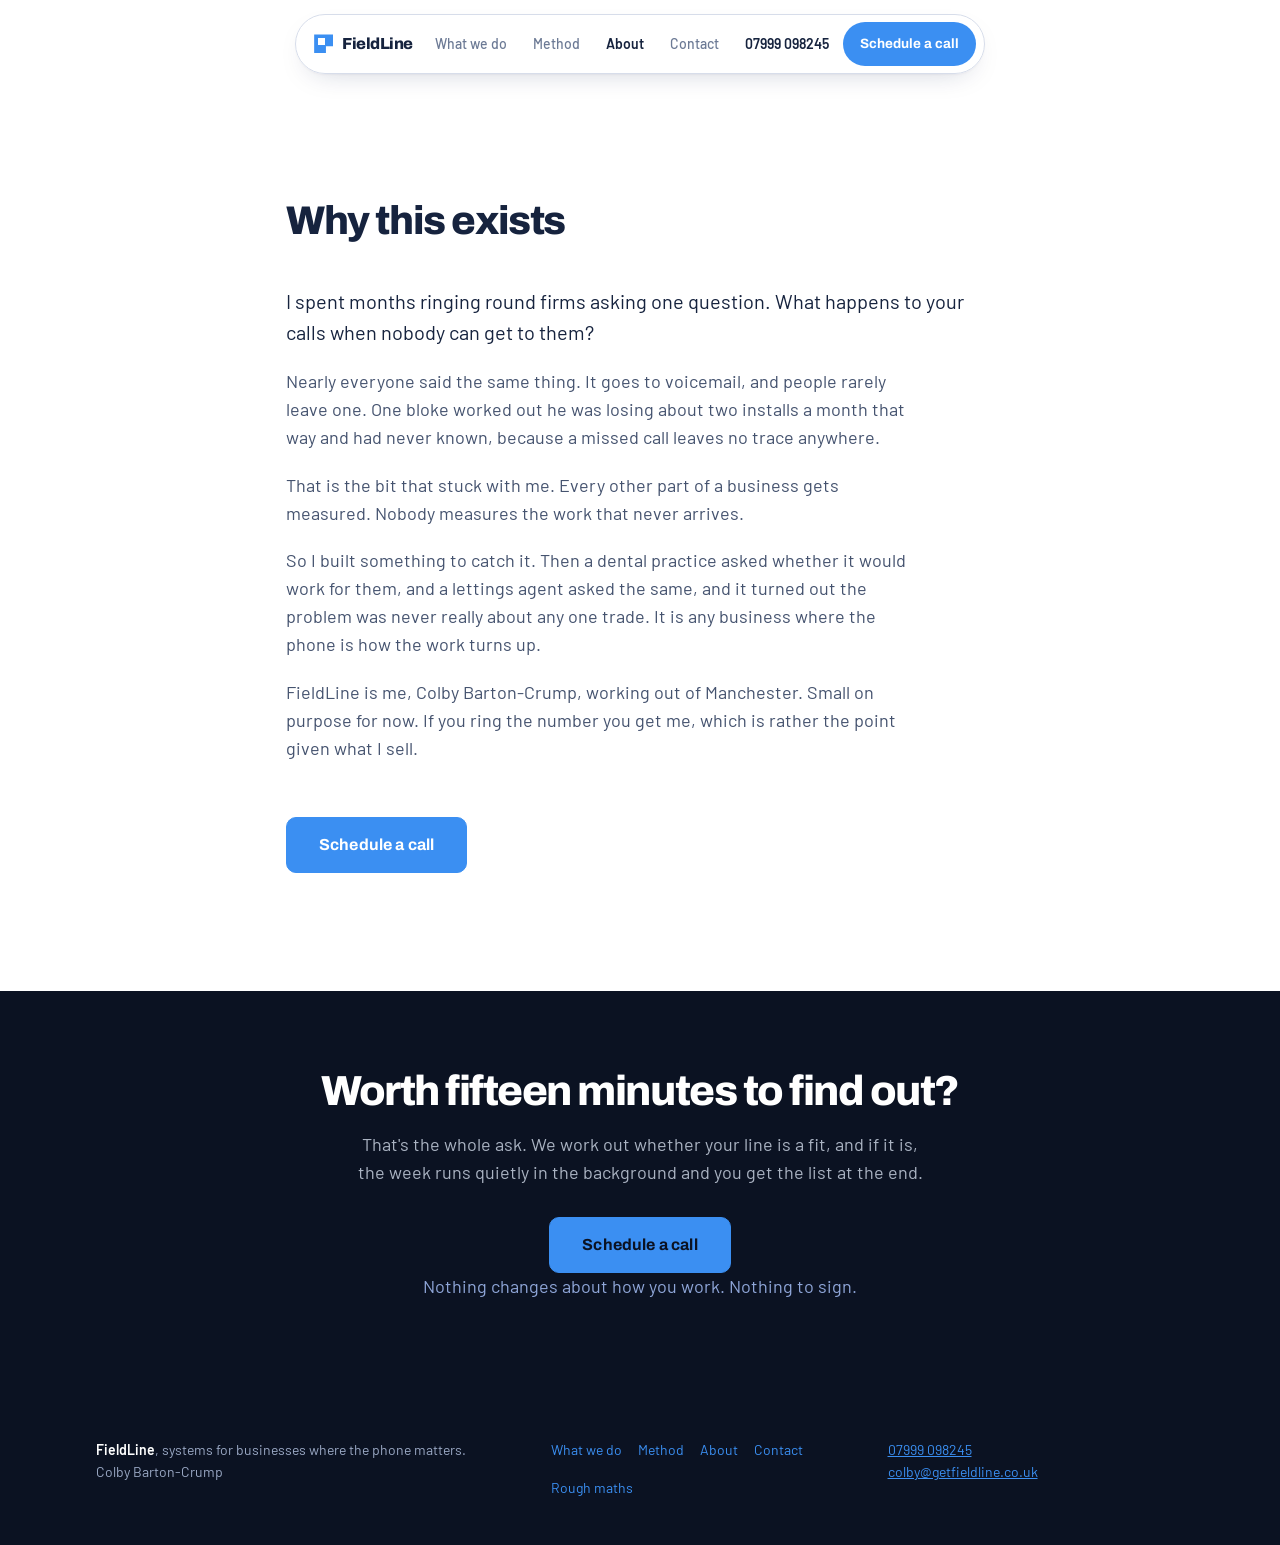
==== commit ba1dddb1: "De-AI the copy: contractions throughout, 77 percent formal to natural" ====
--- a/about/index.html
+++ b/about/index.html
@@ -416,6 +416,70 @@
   }
 
 
+  /* ── mobile hero ─────────────────────────────────────────────
+     Below the two-column breakpoint the hero stacks anyway, so left-aligned
+     copy in a 390px column just looks off-centre against a centred nav pill.
+     Centre it, the way Autonomously do, and let the report card sit under the
+     copy rather than beside it. */
+  @media (max-width:899px) {
+    .hero { text-align:center; }
+    .hero h1 { margin-left:auto; margin-right:auto; max-width:16ch; }
+    .hero .lede { margin-left:auto; margin-right:auto; max-width:38ch; }
+    .hero .under-btn, .hero .hero-by { text-align:center; }
+    .hero .hero-by { margin-left:auto; margin-right:auto; max-width:34ch; }
+    .hero .btn { width:100%; }
+    .hero .report-wrap { margin-top:34px; }
+    /* the eyebrow wrapped to two lines and dominated the top of the screen */
+    .hero .eyebrow { font-size:11px; letter-spacing:.1em; }
+  }
+  @media (max-width:640px) {
+    .hero { padding-top:104px; padding-bottom:44px; }
+    .hero h1 { font-size:clamp(30px,8.4vw,38px); }
+    .hero .lede { font-size:17px; }
+    /* headings and body across the rest of the page were sized for desktop */
+    h2.sec { font-size:26px; }
+    .sec-sub { font-size:16px; }
+    .find p, .ben p, .s3grid p, .svc p, .either-col p { font-size:15px; }
+    .findings-note { font-size:16px; }
+    .contrast p { font-size:21px; max-width:20ch; }
+    section { padding:44px 0; }
+    .sec-head { margin-bottom:28px; }
+  }
+
+
+  /* ── mobile height ───────────────────────────────────────────
+     The page ran to 7.2 phone screens. Most of that was padding and one very
+     tall embedded calendar, not prose. */
+  @media (max-width:899px) {
+    /* An 845px booking widget mid-page for 16 words of heading. The nav CTA,
+       the hero CTA and the closing CTA all reach the same calendar, and the
+       contact page still embeds it, so nothing is lost by dropping it here. */
+    .bookwrap { display:none; }
+  }
+  @media (max-width:640px) {
+    section { padding:34px 0; }
+    .hero { padding-top:96px; padding-bottom:34px; }
+    .contrast { padding:38px 0; }
+    .contrast p { font-size:20px; margin-bottom:14px; }
+    .sec-head { margin-bottom:22px; }
+    .s3grid, .find-grid, .ben-grid, .either { gap:14px; }
+    .s3grid li, .find, .ben, .svc { padding:20px 18px; }
+    .close-block { padding:40px 20px; }
+    .demo-wrap { gap:22px; }
+    .sms-wrap { margin-top:22px; }
+    .findings-note { margin-top:18px; }
+    .hero .report-wrap { margin-top:26px; }
+  }
+
+
+  @media (max-width:899px) {
+    /* The demo band shows a sample text message AND the live call panel. On a
+       phone they stack into two tall cards making the same point. The live one
+       is the proof, so the sample goes. */
+    .demo-band .sms-wrap { display:none; }
+  }
+
+
   .navwrap { position:sticky; top:0; z-index:70; padding:14px 20px;
     display:flex; justify-content:center; pointer-events:none; }
   .nav { pointer-events:auto; display:flex; align-items:center; gap:6px;
@@ -505,7 +569,7 @@
 </section>
 <div class="close-block">
   <h2>Worth fifteen minutes to find out?</h2>
-  <p>That is the whole ask. We work out whether your line is a fit, and if it is,
+  <p>That's the whole ask. We work out whether your line is a fit, and if it is,
     the week runs quietly in the background and you get the list at the end.</p>
   <a class="btn" href="https://cal.com/colbybarton-crump/15min">Schedule a call</a>
   <p class="under-btn">Nothing changes about how you work. Nothing to sign.</p>
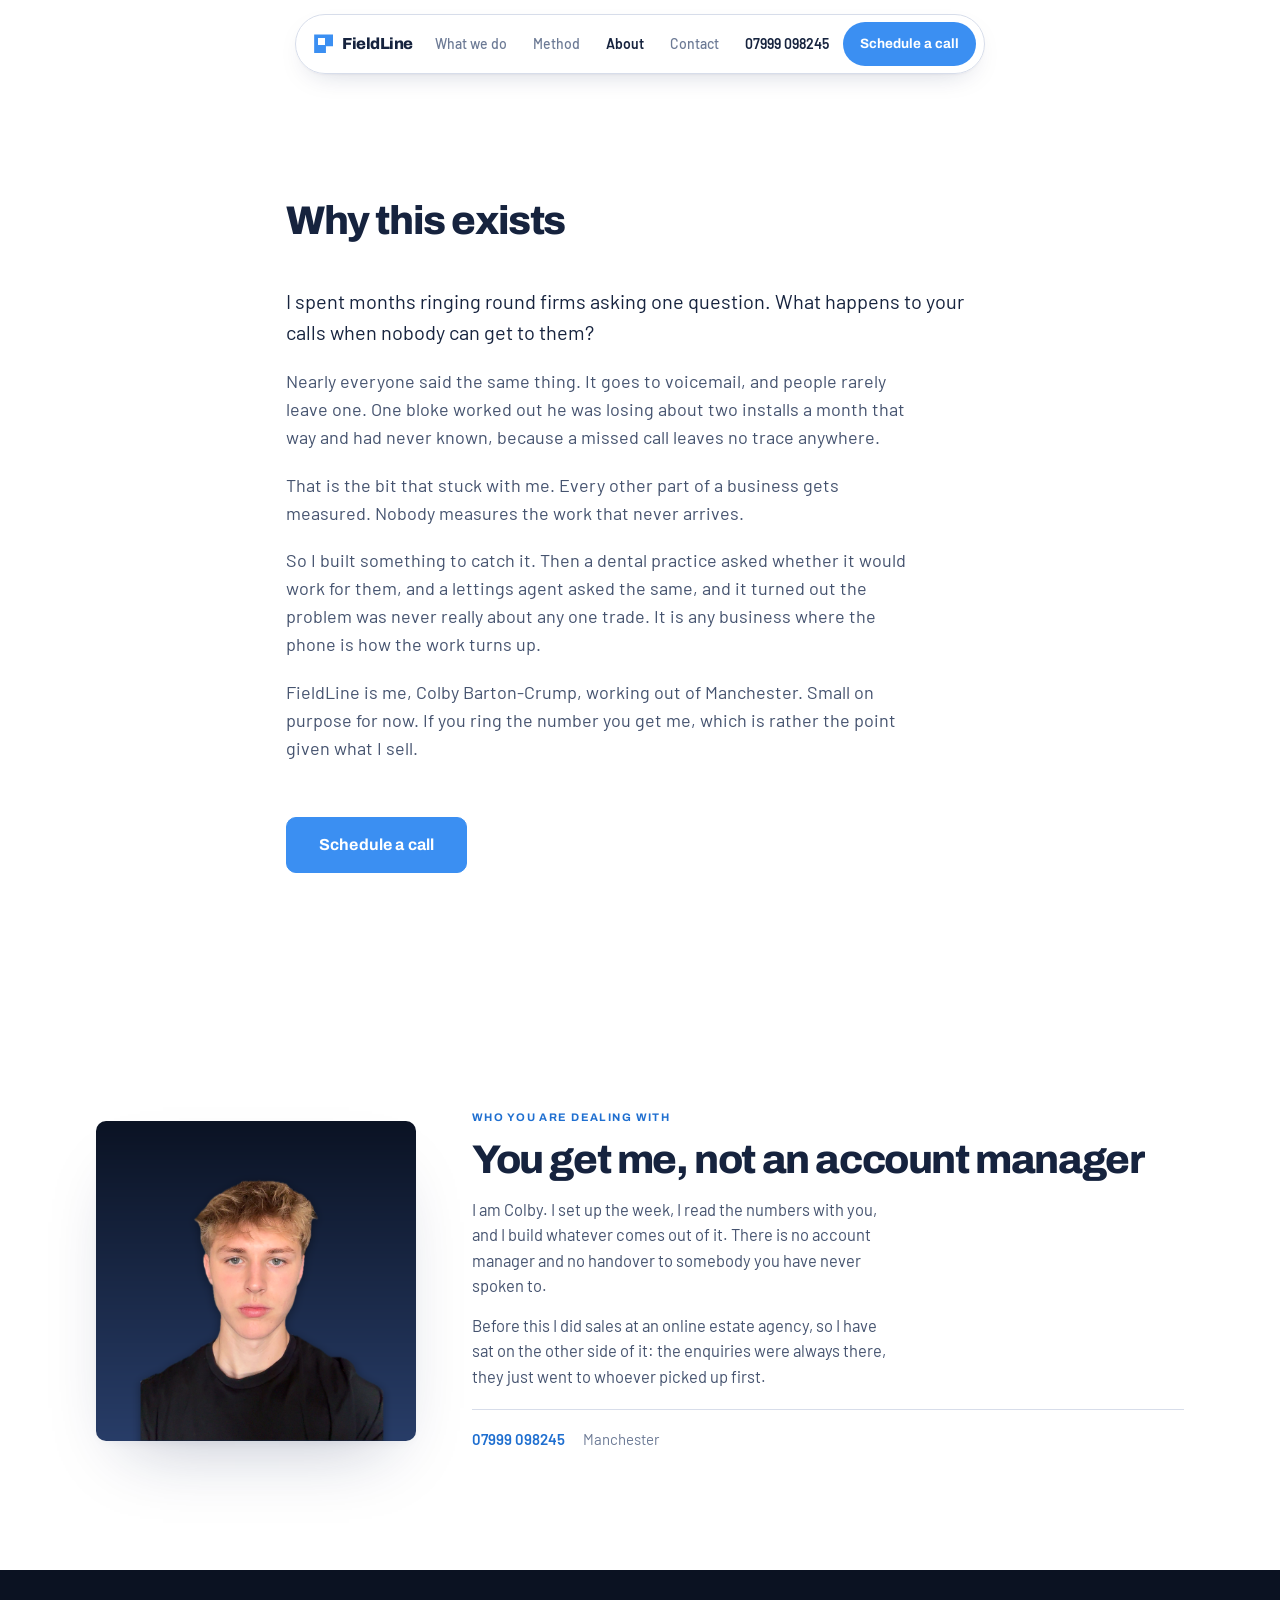
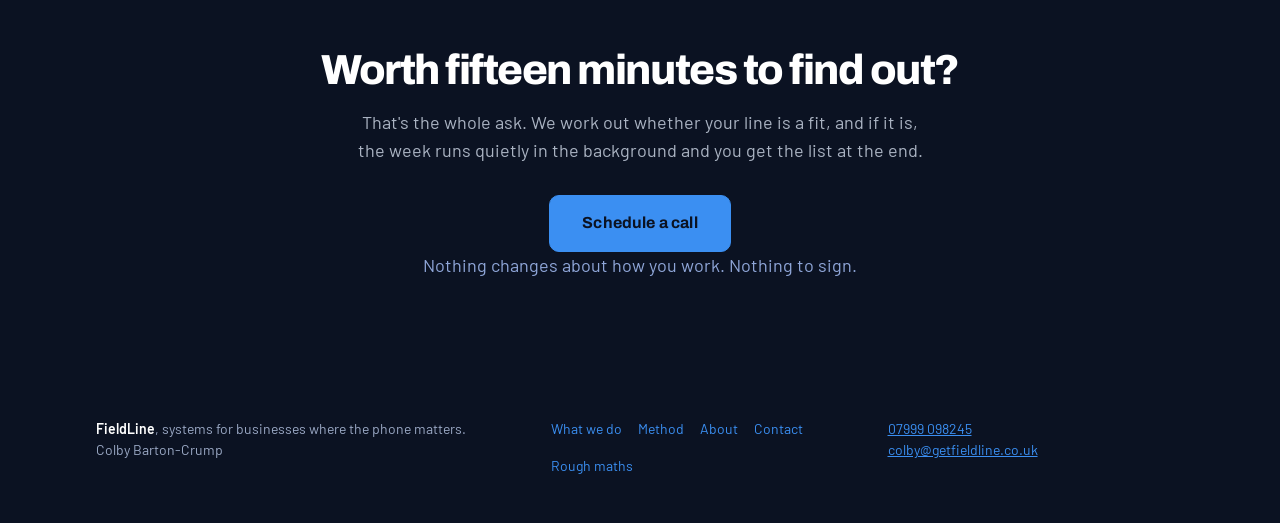
==== commit 4960c88c: "Add founder section with photo, de-emphasise the free week sitewide" ====
--- a/about/index.html
+++ b/about/index.html
@@ -523,6 +523,33 @@
   .footlinks a { color:var(--amber); text-decoration:none; }
   @media (min-width:820px) { .foot { grid-template-columns:1.4fr 1fr 1fr; gap:40px; } }
 
+  /* Lyfta and Autonomously both put a real face on the page. This is the same
+     idea on the light run: photo one side, a short first-person statement the
+     other. Deliberately short, because the job is "a real person runs this",
+     not a life story. */
+  .founder { background:var(--paper); }
+  .founder-grid { display:grid; gap:32px; align-items:center; }
+  .founder-pic img { display:block; width:100%; height:auto; max-width:320px;
+    border-radius:var(--r,10px); box-shadow:var(--sh-lift); }
+  .founder-eyebrow { display:block; font-family:"Archivo",sans-serif; font-size:11px;
+    font-weight:700; letter-spacing:.13em; text-transform:uppercase;
+    color:var(--amber-dk); margin-bottom:12px; }
+  .founder-copy h2.sec { margin-bottom:16px; }
+  .founder-copy p { font-size:16.5px; color:var(--body); margin-bottom:14px; max-width:46ch; }
+  .founder-meta { display:flex; gap:18px; align-items:center; margin-top:20px;
+    padding-top:18px; border-top:1px solid var(--line); font-size:15px; }
+  .founder-meta a { color:var(--amber-dk); font-weight:600; text-decoration:none; }
+  .founder-meta span { color:var(--muted); }
+  @media (min-width:900px) {
+    .founder-grid { grid-template-columns:320px 1fr; gap:56px; }
+  }
+  @media (max-width:640px) {
+    .founder-grid { justify-items:center; text-align:center; }
+    .founder-pic img { max-width:210px; }
+    .founder-copy p { margin-left:auto; margin-right:auto; }
+    .founder-meta { justify-content:center; }
+  }
+
   .prose p { font-size:18px; color:var(--body); margin-bottom:20px; max-width:64ch; }
   .prose p:first-child { font-size:20px; color:var(--ink); }
 
@@ -567,6 +594,28 @@
     <a class="btn" style="margin-top:34px" href="https://cal.com/colbybarton-crump/15min">Schedule a call</a>
   </div>
 </section>
+<section class="founder">
+  <div class="wrap founder-grid">
+    <div class="founder-pic">
+      <img src="/colby.png" width="900" height="900" loading="lazy"
+           alt="Colby Barton-Crump, founder of FieldLine">
+    </div>
+    <div class="founder-copy">
+      <span class="founder-eyebrow">Who you are dealing with</span>
+      <h2 class="sec">You get me, not an account manager</h2>
+      <p>I am Colby. I set up the week, I read the numbers with you, and I build
+        whatever comes out of it. There is no account manager and no handover to
+        somebody you have never spoken to.</p>
+      <p>Before this I did sales at an online estate agency, so I have sat on the
+        other side of it: the enquiries were always there, they just went to
+        whoever picked up first.</p>
+      <div class="founder-meta">
+        <a href="tel:+447999098245">07999 098245</a>
+        <span>Manchester</span>
+      </div>
+    </div>
+  </div>
+</section>
 <div class="close-block">
   <h2>Worth fifteen minutes to find out?</h2>
   <p>That's the whole ask. We work out whether your line is a fit, and if it is,
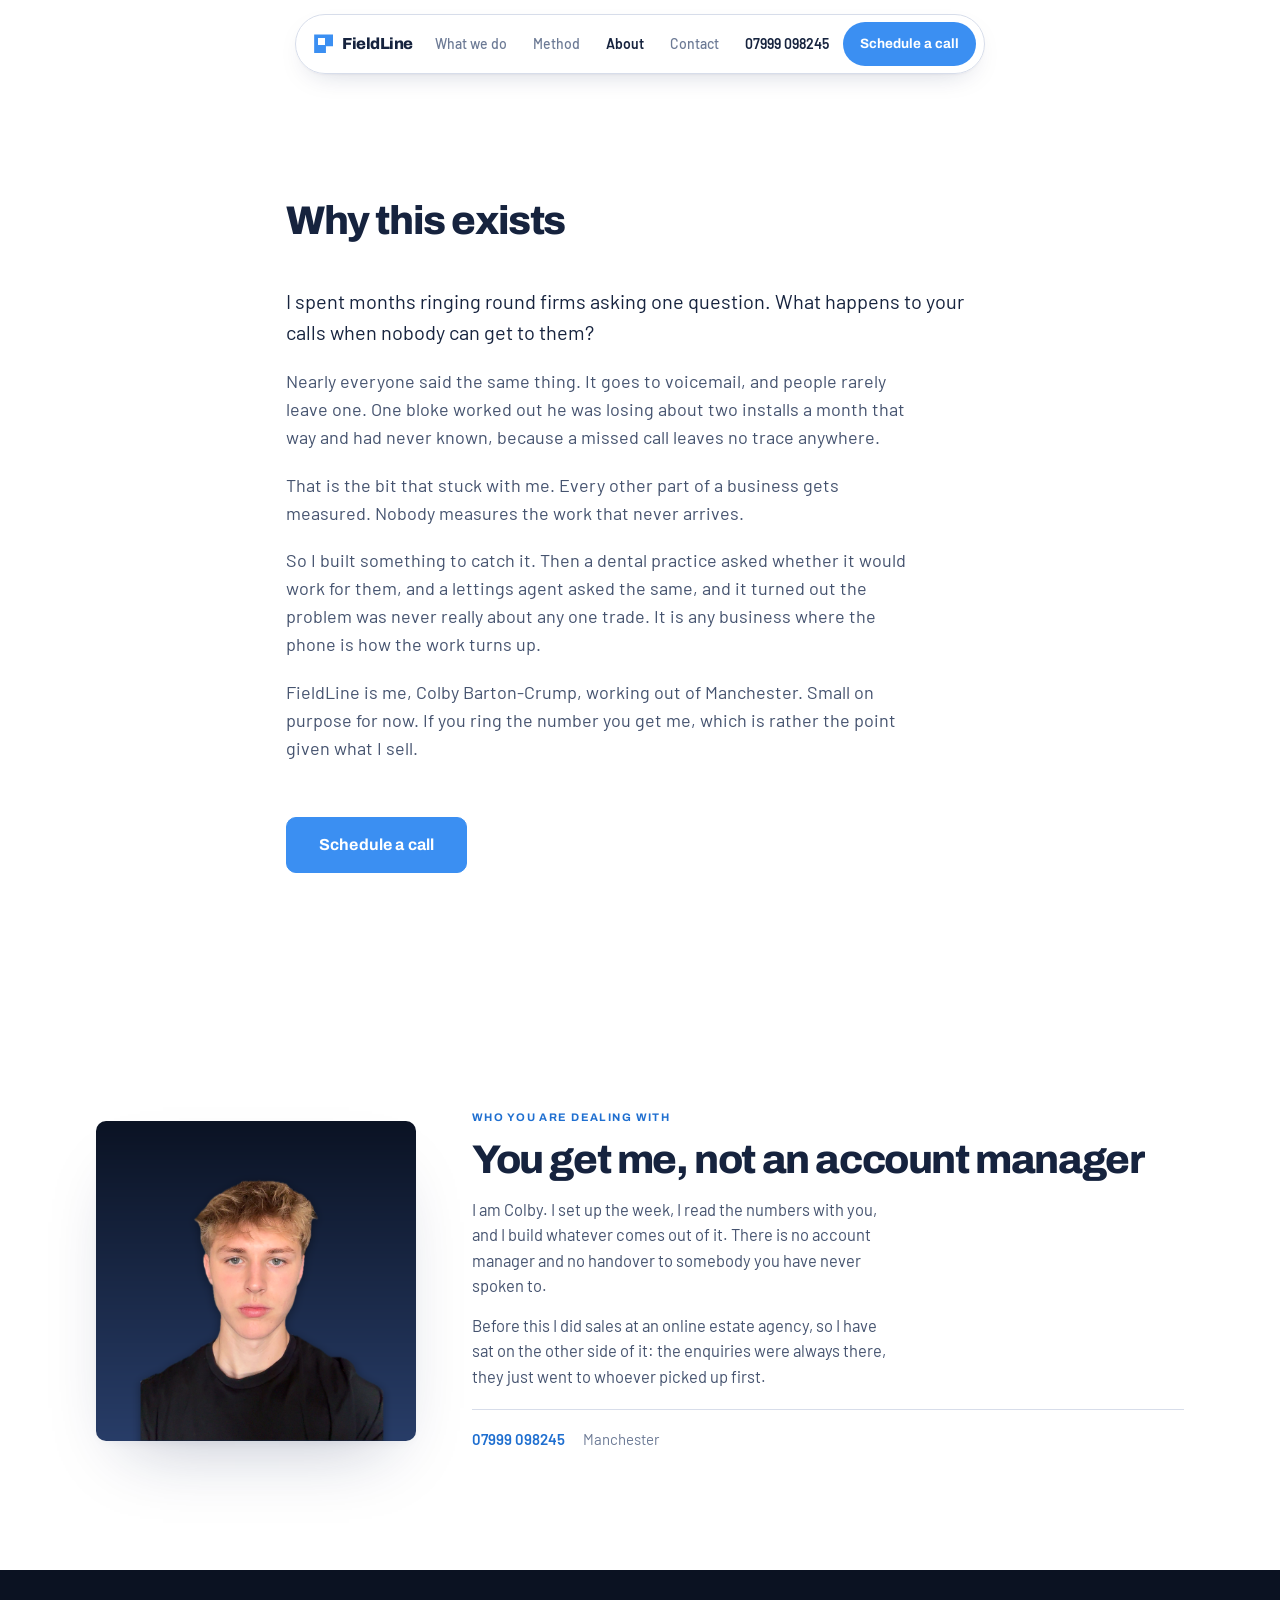
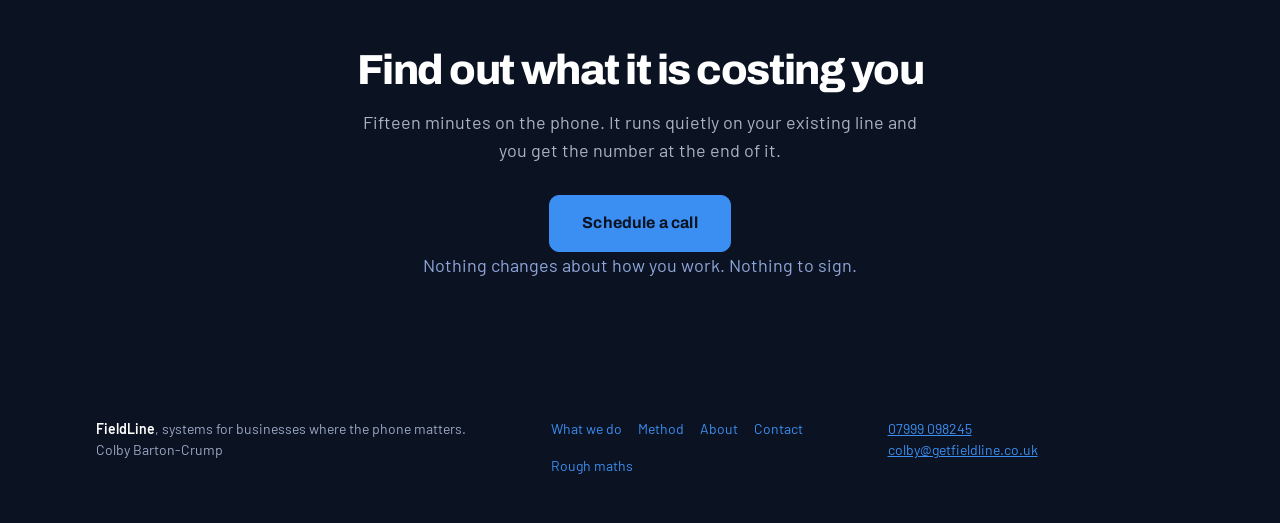
==== commit a05bf5f1: "Certainty pass on site copy, fix shoulder crop on founder photo" ====
--- a/about/index.html
+++ b/about/index.html
@@ -617,9 +617,9 @@
   </div>
 </section>
 <div class="close-block">
-  <h2>Worth fifteen minutes to find out?</h2>
-  <p>That's the whole ask. We work out whether your line is a fit, and if it is,
-    the week runs quietly in the background and you get the list at the end.</p>
+  <h2>Find out what it is costing you</h2>
+  <p>Fifteen minutes on the phone. It runs quietly on your existing line and you
+    get the number at the end of it.</p>
   <a class="btn" href="https://cal.com/colbybarton-crump/15min">Schedule a call</a>
   <p class="under-btn">Nothing changes about how you work. Nothing to sign.</p>
 </div>
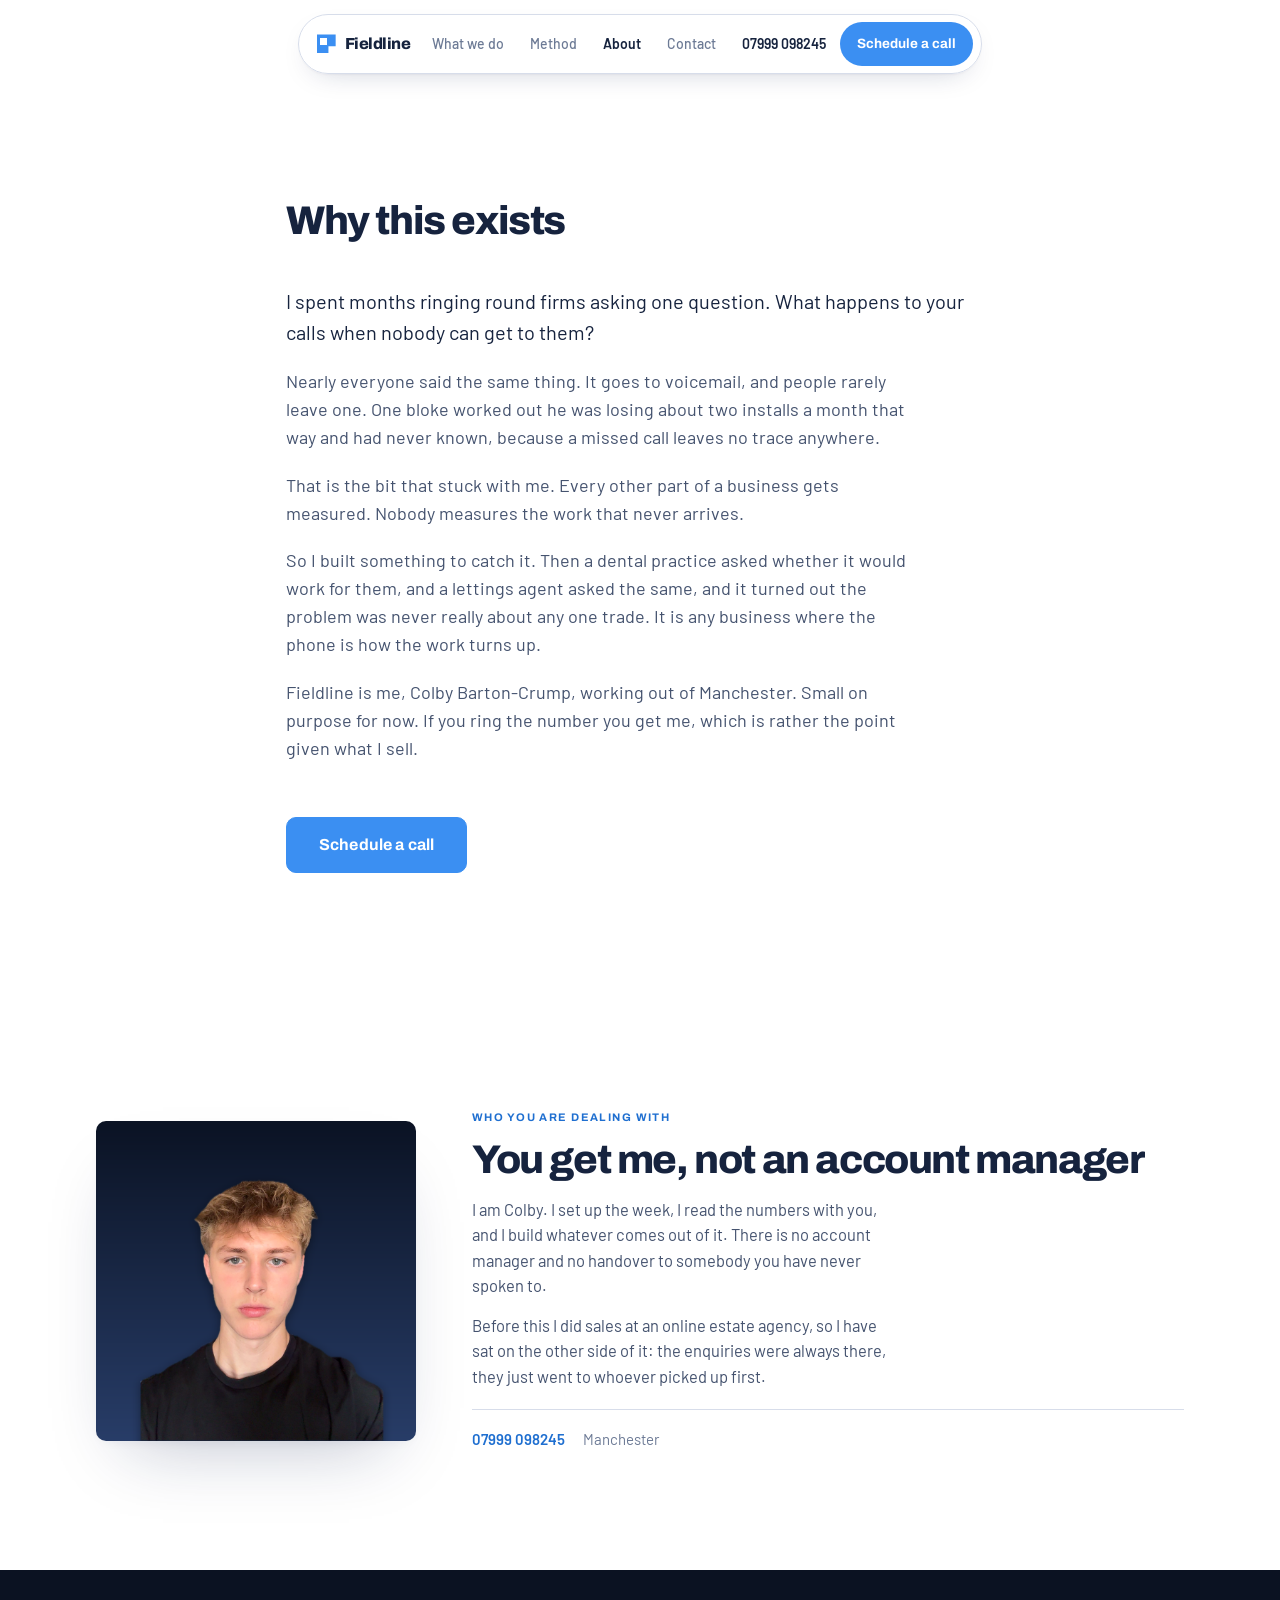
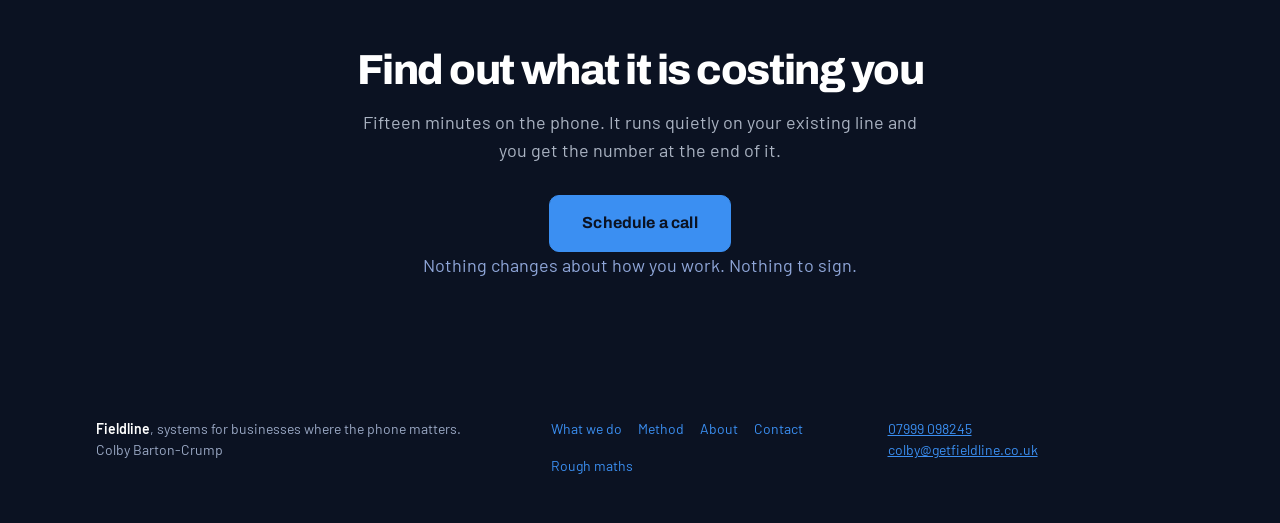
==== commit 9a774cf8: "Rename FieldLine to Fieldline across the site" ====
--- a/about/index.html
+++ b/about/index.html
@@ -3,17 +3,17 @@
 <head>
 <meta charset="UTF-8">
 <meta name="viewport" content="width=device-width, initial-scale=1.0">
-<title>About | FieldLine</title>
-<meta name="description" content="Why FieldLine exists, and who is behind it.">
+<title>About | Fieldline</title>
+<meta name="description" content="Why Fieldline exists, and who is behind it.">
 <link rel="icon" type="image/png" sizes="32x32" href="/favicon-32.png">
 <link rel="apple-touch-icon" href="/apple-touch-icon.png">
 <meta name="theme-color" content="#16233e">
 <meta property="og:type" content="website">
-<meta property="og:title" content="About | FieldLine">
-<meta property="og:description" content="Why FieldLine exists, and who is behind it.">
+<meta property="og:title" content="About | Fieldline">
+<meta property="og:description" content="Why Fieldline exists, and who is behind it.">
 <meta property="og:image" content="https://getfieldline.co.uk/icon-512.png">
 <meta name="twitter:card" content="summary_large_image">
-<meta property="og:site_name" content="FieldLine">
+<meta property="og:site_name" content="Fieldline">
 <link rel="canonical" href="https://getfieldline.co.uk/about/">
 <meta property="og:url" content="https://getfieldline.co.uk/about/">
 <link rel="preconnect" href="https://fonts.googleapis.com">
@@ -559,7 +559,7 @@
 
 <div class="navwrap" id="navwrap">
   <nav class="nav">
-    <a class="brand" href="/"><span class="mark"></span><b>FieldLine</b></a>
+    <a class="brand" href="/"><span class="mark"></span><b>Fieldline</b></a>
     <a class="link" href="/what-we-do/">What we do</a>
     <a class="link" href="/method/">Method</a>
     <a class="link here" href="/about/">About</a>
@@ -587,7 +587,7 @@
         would work for them, and a lettings agent asked the same, and it turned out
         the problem was never really about any one trade. It is any business where the
         phone is how the work turns up.</p>
-      <p>FieldLine is me, Colby Barton-Crump, working out of Manchester. Small on
+      <p>Fieldline is me, Colby Barton-Crump, working out of Manchester. Small on
         purpose for now. If you ring the number you get me, which is rather the point
         given what I sell.</p>
     </div>
@@ -598,7 +598,7 @@
   <div class="wrap founder-grid">
     <div class="founder-pic">
       <img src="/colby.png" width="900" height="900" loading="lazy"
-           alt="Colby Barton-Crump, founder of FieldLine">
+           alt="Colby Barton-Crump, founder of Fieldline">
     </div>
     <div class="founder-copy">
       <span class="founder-eyebrow">Who you are dealing with</span>
@@ -629,7 +629,7 @@
 <footer>
   <div class="wrap foot">
     <div>
-      <b>FieldLine</b>, systems for businesses where the phone matters.<br>
+      <b>Fieldline</b>, systems for businesses where the phone matters.<br>
       Colby Barton-Crump
     </div>
     <div class="footlinks">
